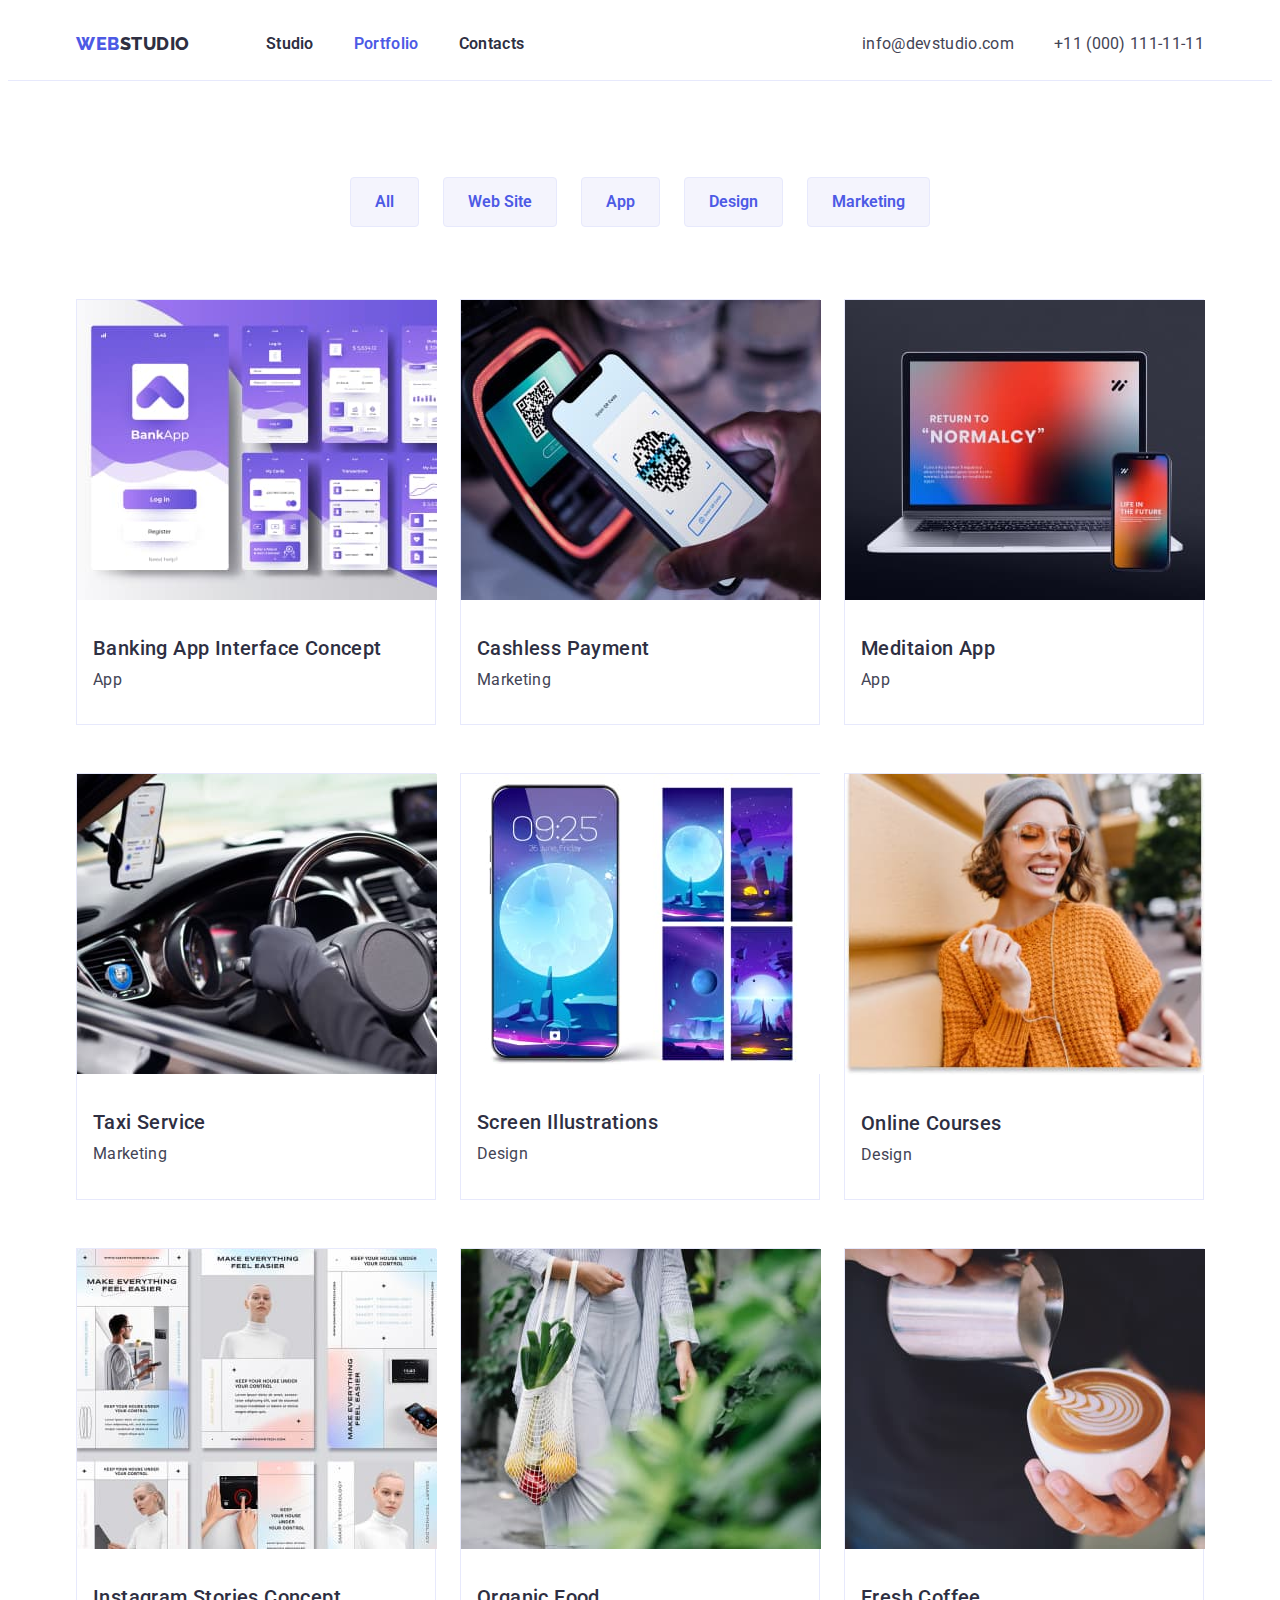
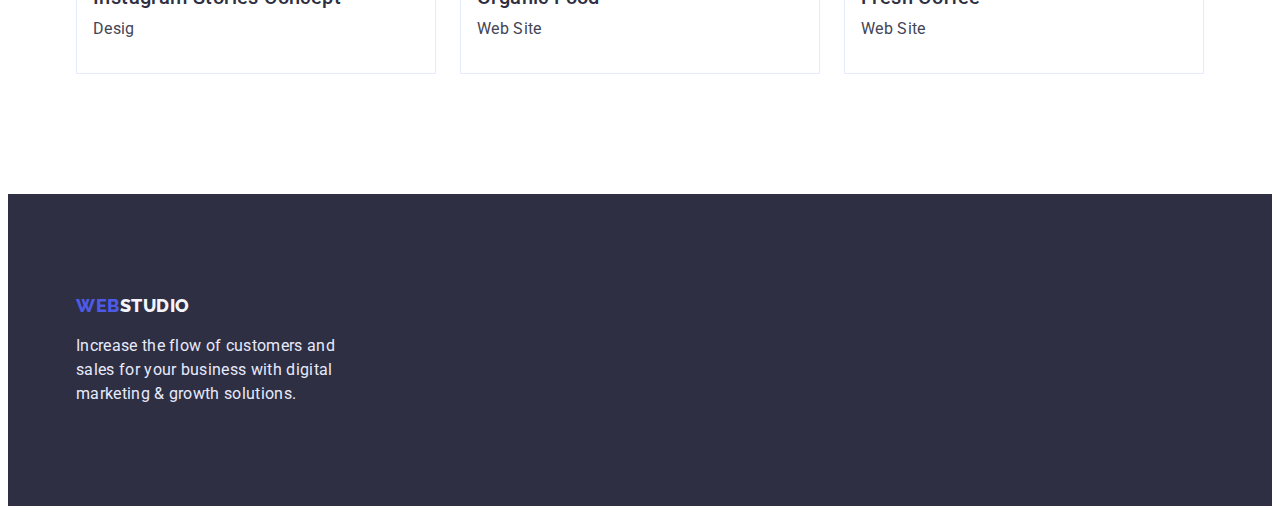
==== portfolio.html @ 17994faf "copy" ====
<!DOCTYPE html>
<html lang="en">

<head>
  <meta charset="UTF-8">
  <meta http-equiv="X-UA-Compatible" content="IE=edge">
  <meta name="viewport" content="width=device-width, initial-scale=1.0">
  <title>WebStudio</title>
  <link rel="stylesheet" href="https://cdnjs.cloudflare.com/ajax/libs/modern-normalize/1.1.0/modern-normalize.min.css"
    integrity="sha512-wpPYUAdjBVSE4KJnH1VR1HeZfpl1ub8YT/NKx4PuQ5NmX2tKuGu6U/JRp5y+Y8XG2tV+wKQpNHVUX03MfMFn9Q=="
    crossorigin="anonymous" referrerpolicy="no-referrer">
  <link rel="preconnect" href="https://fonts.googleapis.com">
  <link rel="preconnect" href="https://fonts.gstatic.com" crossorigin>
  <link href="https://fonts.googleapis.com/css2?family=Raleway:wght@800&family=Roboto:wght@400;500;700;900&display=swap"
    rel="stylesheet">
  <link rel="stylesheet" href="./css/styles.css">
</head>

<body class="site-body">
  <header class="header">
    <div class="container">
      <nav class="navigation">
        <a class="header-link header-logo link" href="./index.html"><span class="first-leters">Web</span>Studio</a>
        <ul class="header-list list">
          <li class="item"><a class="header-link link" href="./index.html">Studio</a></li>
          <li class="item"><a class="header-link link current" href="./portfolio.html">Portfolio</a></li>
          <li class="item"><a class="header-link link" href="">Contacts</a></li>
        </ul>
      </nav>
      <ul class="contact list">
        <li><a class="header-tel link" href="mailto:info@devstudio.com">info@devstudio.com</a></li>
        <li><a class="header-email link" href="tel:+110001111111">+11 (000) 111-11-11</a></li>
      </ul>
    </div>
  </header>

  <main>
    <section class="portfolio">
      <h2 class="portfolio visually-hidden">Portfolio</h2>
      <div class="container">
        <h1 class="filter visually-hidden">Filter</h1>
        <ul class="filter-list list">
          <li><button type="button" class="btn">All</button></li>
          <li><button type="button" class="btn">Web Site</button></li>
          <li><button type="button" class="btn">App</button></li>
          <li><button type="button" class="btn">Design</button></li>
          <li><button type="button" class="btn">Marketing</button></li>
        </ul>

        <ul class="portfolio-list list">
          <li class="portfolio-item">
            <img src="./images/portfolio/banking-app.jpg" class="portfolio-picture" alt="Babking app" width="360">
            <h3 class="portfolio-title">Banking App Interface Concept</h3>
            <p class="portfolio-text">App</p>
          </li>
          <li class="portfolio-item">
            <img src="./images/portfolio/cashless-payment.jpg" class="portfolio-picture" alt="Phone scan" width="360">
            <h3 class="portfolio-title">Cashless Payment</h3>
            <p class="portfolio-text">Marketing</p>
          </li>
          <li class="portfolio-item">
            <img src="./images/portfolio/meditaion-app.jpg" class="portfolio-picture" alt="Laptop" width="360">
            <h3 class="portfolio-title">Meditaion App</h3>
            <p class="portfolio-text">App</p>
          </li>
          <li class="portfolio-item">
            <img src="./images/portfolio/taxi-service.jpg" class="portfolio-picture" alt="Car" width="360">
            <h3 class="portfolio-title">Taxi Service</h3>
            <p class="portfolio-text">Marketing</p>
          </li>
          <li class="portfolio-item">
            <img src="./images/portfolio/screen-illustrations.jpg" class="portfolio-picture" alt="Phone" width="360">
            <h3 class="portfolio-title">Screen Illustrations</h3>
            <p class="portfolio-text">Design</p>
          </li>
          <li class="portfolio-item">
            <img src="./images/portfolio/online-courses.jpg" class="portfolio-picture" alt="Girl" width="360">
            <h3 class="portfolio-title">Online Courses</h3>
            <p class="portfolio-text">Design</p>
          </li>
          <li class="portfolio-item">
            <img src="./images/portfolio/instagram-stories.jpg" class="portfolio-picture" alt="Instagram stories"
              width="360">
            <h3 class="portfolio-title">Instagram Stories Concept</h3>
            <p class="portfolio-text">Desig</p>
          </li>
          <li class="portfolio-item">
            <img src="./images/portfolio/organic-food.jpg" class="portfolio-picture" alt="Food" width="360">
            <h3 class="portfolio-title">Organic Food</h3>
            <p class="portfolio-text">Web Site</p>
          </li>
          <li class="portfolio-item">
            <img src="./images/portfolio/fresh-coffee.jpg" class="portfolio-picture" alt="The cap of coffee"
              width="360">
            <h3 class="portfolio-title">Fresh Coffee</h3>
            <p class="portfolio-text">Web Site</p>
          </li>
        </ul>
      </div>
    </section>
  </main>

  <footer class="footer">
    <div class="container">
      <a href="./index.html" class="footer-logo link"><span class="first-leters">Web</span>Studio</a>
      <p class="footer-text">
        Increase the flow of customers and sales for your business with digital marketing & growth solutions.
      </p>
    </div>
  </footer>

</body>

</html>
---- css/styles.css ----
*,
*::before,
*::after {
  box-sizing: border-box;
}

:root {
  --first-color: #2e2f42;
  --second-color: #ffffff;
  --brand-color: #4d5ae5;
  --text-color: #434455;
  --lith-color: #f4f4fd;
  --acent-color: #e7e9fc;
  --click-color: #404bbf;
}

h1,
h2,
h3,
h4,
h5,
h6,
p {
  margin: 0;
}
ul {
  margin: 0;
  padding-left: 0;
}

.site-body {
  font-family: "Roboto", sans-serif;
  background-color: var(--second-color);
}

.container {
  width: 1158px;
  height: auto;
  padding: 0 15px;
  margin: 0 auto;
}

.visually-hidden {
  position: absolute;
  width: 1px;
  height: 1px;
  margin: -1px;
  border: 0;
  padding: 0;
  white-space: nowrap;
  clip-path: inset(100%);
  clip: rect(0, 0, 0, 0);
  overflow: hidden;
}

.list {
  margin: 0;
  list-style: none;
}

.link {
  text-decoration: none;
  display: inline-block;
}

.header {
  border-bottom: 1px solid var(--acent-color);
}

.header-nav {
  display: flex;
}

.navigation {
  display: flex;
}

.header > .container {
  display: flex;
  height: auto;
}

.header-list {
  display: flex;
  align-items: center;
  gap: 40px;
  width: 146px;
  height: auto;
  margin-left: 0;
}

.header-link {
  font-weight: 600;
  font-size: 16px;
  line-height: 1.5;
  letter-spacing: 0.02em;
  color: var(--first-color);
  display: block;
  padding-top: 24px;
  padding-bottom: 24px;
}

.header-link:hover,
.header-link:focus,
.header-tel:hover,
.header-tel:focus,
.header-email:hover,
.header-email:focus {
  color: var(--brand-color);
}
.current {
  color: var(--brand-color);
}

.header-logo {
  font-family: "Raleway", sans-serif;
  font-weight: 800;
  font-size: 18px;
  line-height: 1.33;
  letter-spacing: 0.03em;
  text-transform: uppercase;
  color: var(--first-color);
  width: auto;
  height: auto;
  margin-right: 76px;
}

.contact {
  display: flex;
  align-items: center;
  margin-left: auto;
  gap: 40px;
}

.first-leters {
  color: var(--brand-color);
}

.header-tel,
.header-email {
  font-weight: 400;
  font-size: 16px;
  line-height: 1.5;
  letter-spacing: 0.02em;
  color: var(--text-color);
  padding-bottom: 24px;
  padding-top: 24px;
}

.hero {
  background: var(--first-color);
  text-align: center;
  padding-top: 188px;
  padding-bottom: 188px;
}

.hero-title {
  margin-bottom: 48px;
  font-weight: 600;
  font-size: 56px;
  line-height: 1.07;
  text-align: center;
  letter-spacing: 0.02em;
  color: var(--second-color);
  height: auto;
}

.hero-btn {
  font-family: inherit;
  font-weight: 600;
  font-size: 16px;
  line-height: 1.19;
  align-items: center;
  letter-spacing: 0.04em;
  color: var(--second-color);
  background: var(--brand-color);
  cursor: pointer;

  padding: 16px 32px;
  min-width: 169px;
  min-height: 56px;
  border-radius: 4px;
  border: 1px solid transparent;
}

.hero-btn:hover,
.hero-btn:focus {
  background-color: var(--click-color);
}

.work {
  padding-bottom: 120px;
}
.team {
  padding: 120px 0;
}

.feature {
  padding: 120px 0;
}

.feature-list {
  display: flex;
  justify-content: space-between;
}

.feature-item {
  width: 264px;
}

.feature-tile {
  font-weight: 500;
  font-size: 20px;
  line-height: 1.2;
  letter-spacing: 0.02em;
  color: var(--first-color);
  margin-bottom: 8px;
}

.feature-text {
  width: 264px;
  font-size: 16px;
  line-height: 1.5;
  letter-spacing: 0.02em;
  color: var(--text-color);
}

.work-list {
  display: flex;
  gap: 24px;
}

.work-title {
  font-weight: 600;
  font-size: 36px;
  line-height: 1.11;
  text-align: center;
  letter-spacing: 0.02em;
  color: var(--first-color);
  margin-bottom: 72px;
}

.team {
  background: var(--lith-color);
}

.team-title {
  font-weight: 600;
  font-size: 36px;
  line-height: 1.11;
  text-align: center;
  letter-spacing: 0.02em;
  color: var(--first-color);
  margin-bottom: 72px;
}

.team-list {
  display: flex;
  justify-content: center;
  align-items: center;
  gap: 24px;
  border-radius: 4px;
}

.team-item {
  background: var(--second-color);
  border-radius: 4px;
}

.team-image {
  margin-bottom: 32px;
}

.team-name {
  font-weight: 500;
  font-size: 20px;
  line-height: 1.2;
  text-align: center;
  letter-spacing: 0.02em;
  color: var(--first-color);
  margin-bottom: 8px;
}

.team-text {
  font-size: 16px;
  line-height: 1.5;
  text-align: center;
  letter-spacing: 0.02em;
  color: var(--text-color);
  padding-bottom: 32px;
}

.portfolio {
  padding-top: 96px;
  padding-bottom: 120px;
}

.filter-list {
  display: flex;
  flex-direction: row;
  justify-content: center;
  gap: 24px;
  margin-bottom: 72px;
}

.btn {
  padding: 12px 24px;
  border-radius: 4px;

  font-family: inherit;
  font-weight: 600;
  font-size: 16px;
  line-height: 1.5;
  color: var(--brand-color);
  background: var(--lith-color);
  border: 1px solid var(--acent-color);
  cursor: pointer;
}

.btn:hover,
.btn:focus {
  color: var(--second-color);
  background: var(--click-color);
}

.portfolio-list {
  display: flex;
  flex-wrap: wrap;
  justify-content: space-between;
}

.portfolio-item {
  width: 360px;
  border: 1px solid var(--acent-color);
  margin-bottom: 48px;
}

.portfolio-item:nth-child(n + 7) {
  margin-bottom: 0;
}

.portfolio-picture {
  margin-bottom: 32px;
}

.portfolio-title {
  font-weight: 500;
  font-size: 20px;
  line-height: 1.2;
  letter-spacing: 0.02em;
  color: var(--first-color);
  margin-bottom: 8px;
  padding-left: 16px;
}

.portfolio-text {
  font-size: 16px;
  line-height: 1.5;
  letter-spacing: 0.02em;
  color: var(--text-color);
  padding-bottom: 32px;
  padding-left: 16px;
}

.footer {
  background: var(--first-color);
  padding-top: 100px;
  padding-bottom: 100px;
}

.footer-logo {
  font-family: "Raleway", sans-serif;
  font-weight: 800;
  font-size: 18px;
  line-height: 1.33;
  letter-spacing: 0.03em;
  text-transform: uppercase;
  color: var(--lith-color);
  width: auto;
  height: auto;
  margin: 0px 0px 16px 0;
}

.footer-text {
  width: 264px;
  font-size: 16px;
  line-height: 1.5;
  letter-spacing: 0.02em;
  color: var(--acent-color);
}
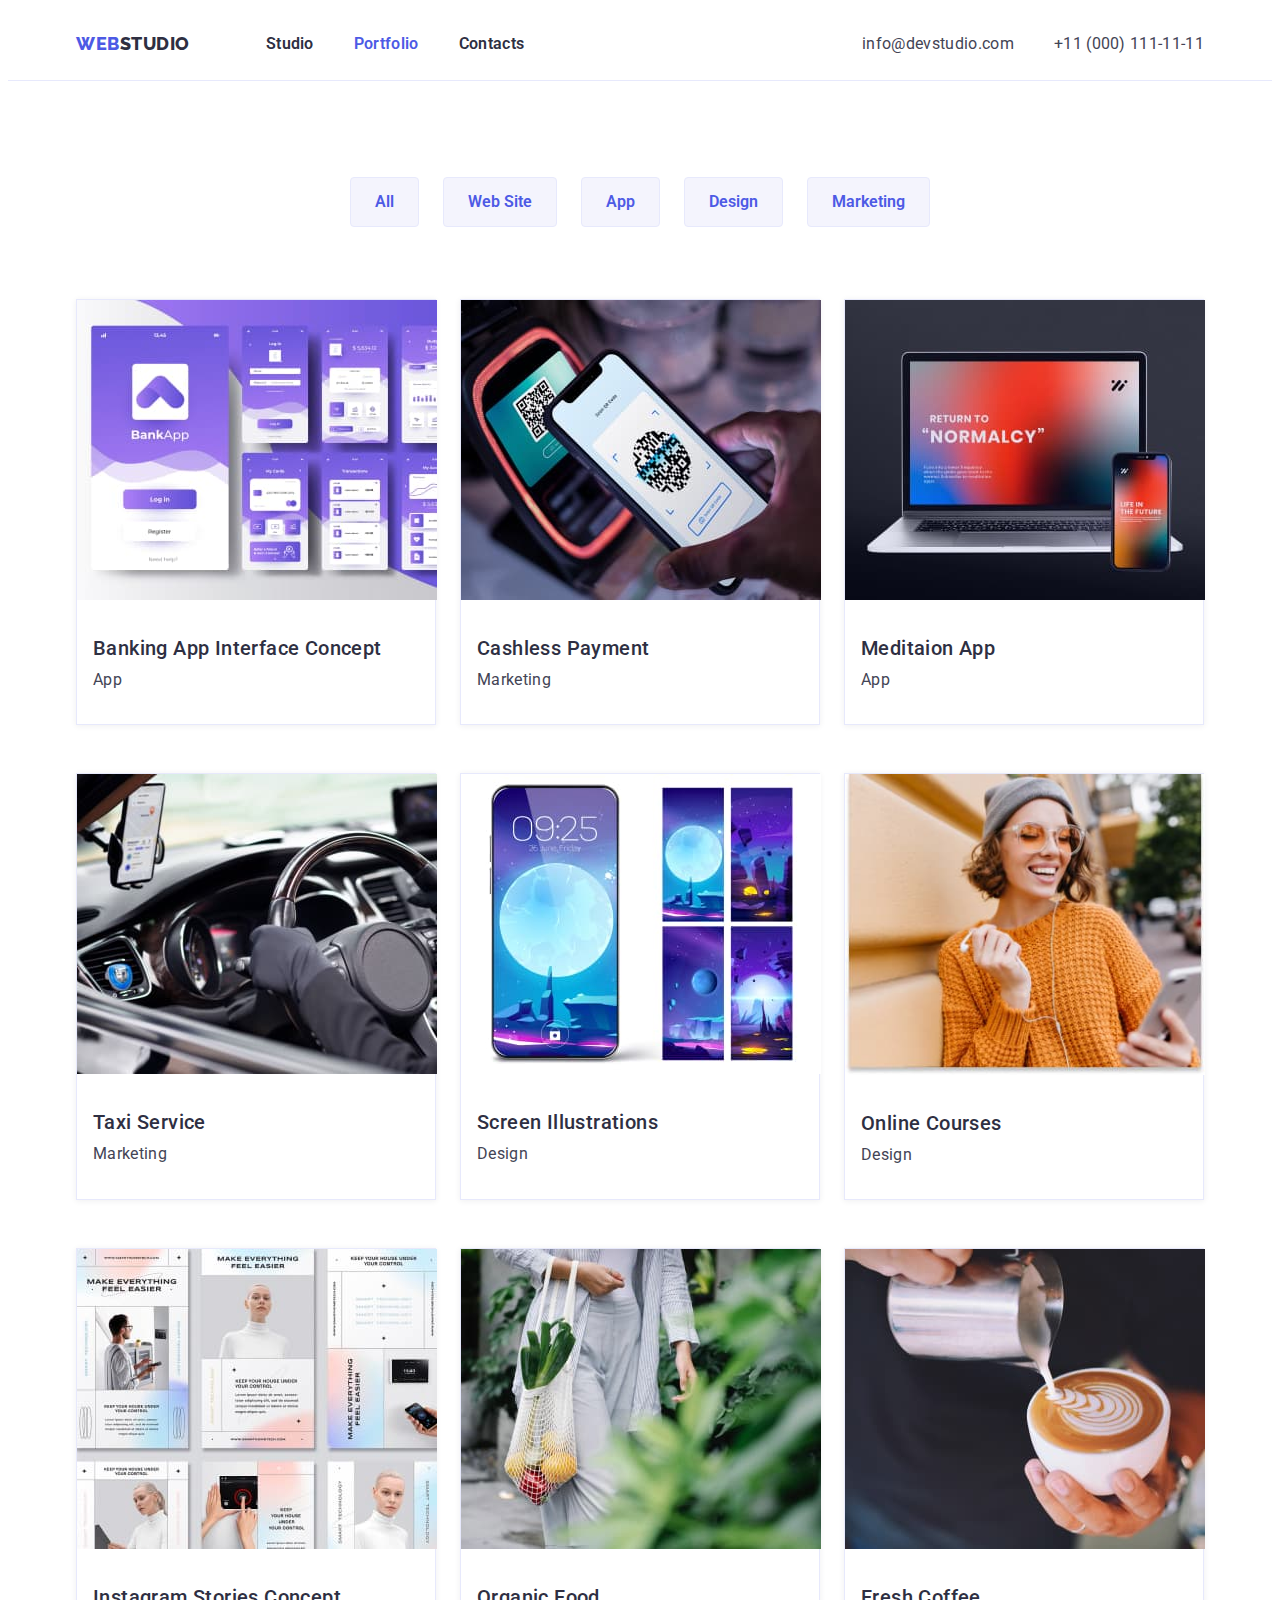
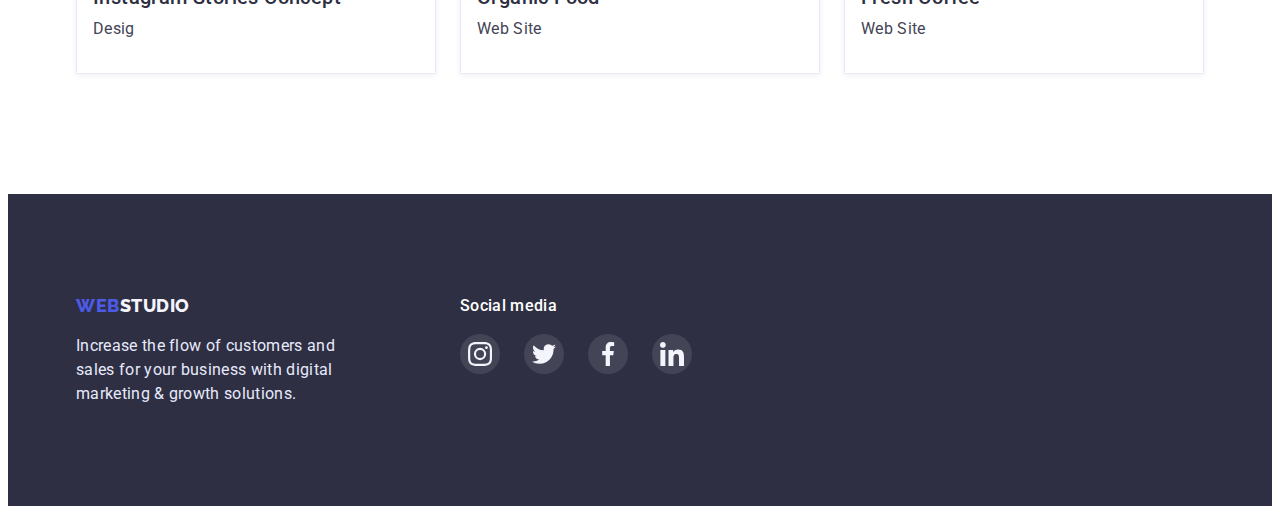
==== commit e3f83b18: "portfolio footer" ====
--- a/portfolio.html
+++ b/portfolio.html
@@ -101,11 +101,38 @@
   </main>
 
   <footer class="footer">
-    <div class="container">
-      <a href="./index.html" class="footer-logo link"><span class="first-leters">Web</span>Studio</a>
-      <p class="footer-text">
-        Increase the flow of customers and sales for your business with digital marketing & growth solutions.
-      </p>
+    <div class="container footer-container">
+      <div>
+        <a href="./index.html" class="footer-logo link"><span class="first-leters">Web</span>Studio</a>
+        <p class="footer-text">
+          Increase the flow of customers and sales for your business with digital marketing & growth solutions.
+        </p>
+      </div>
+      <div class="media">
+        <h3 class="soc-text">Social media</h3>
+        <ul class="media-soc list">
+          <li class="soc-item"><a href="" class="footer-soc-link link">
+              <svg class="footer-soc-icon" width="24" height="24">
+                <use href="./images/icons.svg#icon-instagram"></use>
+              </svg>
+            </a></li>
+          <li class="soc-item"><a href="" class="footer-soc-link link">
+              <svg class="footer-soc-icon" width="24" height="24">
+                <use href="./images/icons.svg#icon-twitter"></use>
+              </svg>
+            </a></li>
+          <li class="soc-item"><a href="" class="footer-soc-link link">
+              <svg class="footer-soc-icon" width="24" height="24">
+                <use href="./images/icons.svg#icon-facebook"></use>
+              </svg>
+            </a></li>
+          <li class="soc-item"><a href="" class="footer-soc-link link">
+              <svg class="footer-soc-icon" width="24" height="24">
+                <use href="./images/icons.svg#icon-linkedin"></use>
+              </svg>
+            </a></li>
+        </ul>
+      </div>
     </div>
   </footer>
 
--- a/css/styles.css
+++ b/css/styles.css
@@ -84,7 +84,7 @@
   display: flex;
   align-items: center;
   gap: 40px;
-  width: 146px;
+  width: auto;
   height: auto;
   margin-left: 0;
 }
@@ -149,14 +149,26 @@
 
 .hero {
   background: var(--first-color);
+  background-image: linear-gradient(
+      rgba(46, 47, 66, 0.7),
+      rgba(46, 47, 66, 0.7)
+    ),
+    url(../images/people-office.jpg);
+  background-repeat: no-repeat;
+  background-position: center;
+  background-size: cover;
+
   text-align: center;
   padding-top: 188px;
   padding-bottom: 188px;
 }
 
 .hero-title {
+  width: 496px;
+  margin-right: auto;
+  margin-left: auto;
   margin-bottom: 48px;
-  font-weight: 600;
+  font-weight: 700;
   font-size: 56px;
   line-height: 1.07;
   text-align: center;
@@ -167,7 +179,7 @@
 
 .hero-btn {
   font-family: inherit;
-  font-weight: 600;
+  font-weight: 700;
   font-size: 16px;
   line-height: 1.19;
   align-items: center;
@@ -199,6 +211,17 @@
   padding: 120px 0;
 }
 
+.future-block {
+  background: var(--lith-color);
+  border-radius: 4px;
+  width: 265px;
+  height: 122px;
+  display: flex;
+  align-items: center;
+  justify-content: center;
+  margin-bottom: 8px;
+}
+
 .feature-list {
   display: flex;
   justify-content: space-between;
@@ -206,6 +229,11 @@
 
 .feature-item {
   width: 264px;
+}
+
+.future-icon {
+  align-items: center;
+  justify-content: center;
 }
 
 .feature-tile {
@@ -231,7 +259,7 @@
 }
 
 .work-title {
-  font-weight: 600;
+  font-weight: 700;
   font-size: 36px;
   line-height: 1.11;
   text-align: center;
@@ -245,7 +273,7 @@
 }
 
 .team-title {
-  font-weight: 600;
+  font-weight: 700;
   font-size: 36px;
   line-height: 1.11;
   text-align: center;
@@ -265,6 +293,8 @@
 .team-item {
   background: var(--second-color);
   border-radius: 4px;
+  box-shadow: 0px 1px 6px rgba(46, 47, 66, 0.08),
+    0px 1px 1px rgba(46, 47, 66, 0.16), 0px 2px 1px rgba(46, 47, 66, 0.08);
 }
 
 .team-image {
@@ -287,7 +317,66 @@
   text-align: center;
   letter-spacing: 0.02em;
   color: var(--text-color);
-  padding-bottom: 32px;
+  margin-bottom: 8px;
+  /* padding-bottom: 32px; */
+}
+
+.team-soc {
+  display: flex;
+  justify-content: center;
+  gap: 24px;
+  margin-bottom: 32px;
+}
+
+.soc-item {
+  width: 40px;
+  height: 40px;
+}
+.soc-link {
+  width: 100%;
+  height: 100%;
+  background-color: var(--brand-color);
+  border-radius: 50%;
+  display: flex;
+  align-items: center;
+  justify-content: center;
+}
+
+.customers {
+}
+
+.customers-title {
+  font-weight: 700;
+  font-size: 36px;
+  line-height: 1.11;
+  text-align: center;
+  letter-spacing: 0.02em;
+  color: var(--first-color);
+  padding-top: 130px;
+  margin-bottom: 72px;
+}
+.customers-list {
+  display: flex;
+  justify-content: space-between;
+  align-items: center;
+  gap: 24px;
+  margin-bottom: 120px;
+}
+
+.customers-item {
+  padding: 16px 32px;
+  border: 1px solid #8e8f99;
+  border-radius: 4px;
+}
+
+.customers-link {
+  width: 100%;
+  height: 100%;
+}
+
+.customers-item:hover,
+.customers-item:focus {
+  border-color: var(--click-color);
 }
 
 .portfolio {
@@ -333,6 +422,7 @@
   width: 360px;
   border: 1px solid var(--acent-color);
   margin-bottom: 48px;
+  box-shadow: 0px 1px 6px rgba(46, 47, 66, 0.08);
 }
 
 .portfolio-item:nth-child(n + 7) {
@@ -366,6 +456,10 @@
   background: var(--first-color);
   padding-top: 100px;
   padding-bottom: 100px;
+}
+
+.footer-container {
+  display: flex;
 }
 
 .footer-logo {
@@ -387,4 +481,29 @@
   line-height: 1.5;
   letter-spacing: 0.02em;
   color: var(--acent-color);
-}
+  margin-right: 120px;
+}
+
+.media-soc {
+  display: flex;
+  gap: 24px;
+}
+
+.soc-text {
+  font-weight: 500;
+  font-size: 16px;
+  line-height: 1.5;
+  letter-spacing: 0.02em;
+  color: var(--second-color);
+  margin-bottom: 16px;
+}
+
+.footer-soc-link {
+  width: 100%;
+  height: 100%;
+  border-radius: 50%;
+  display: flex;
+  align-items: center;
+  justify-content: center;
+  background-color: rgba(255, 255, 255, 0.1);
+}
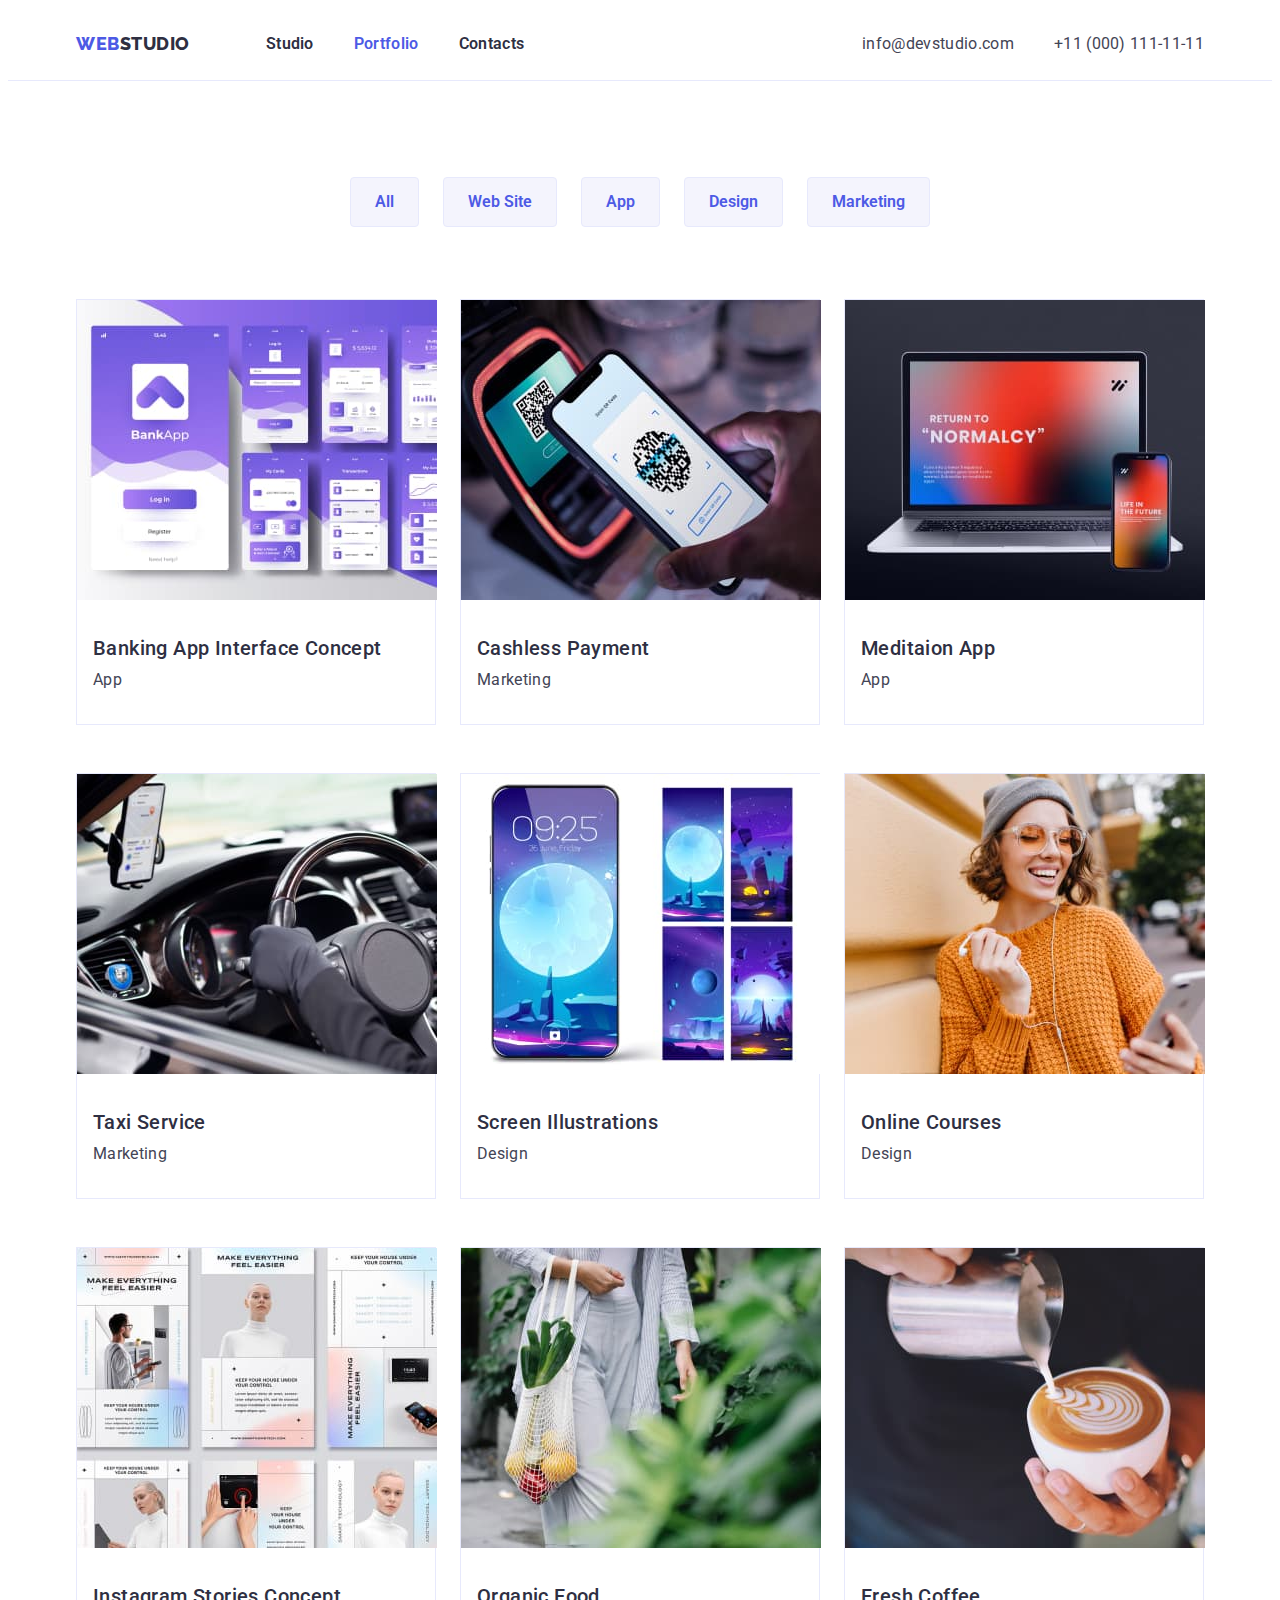
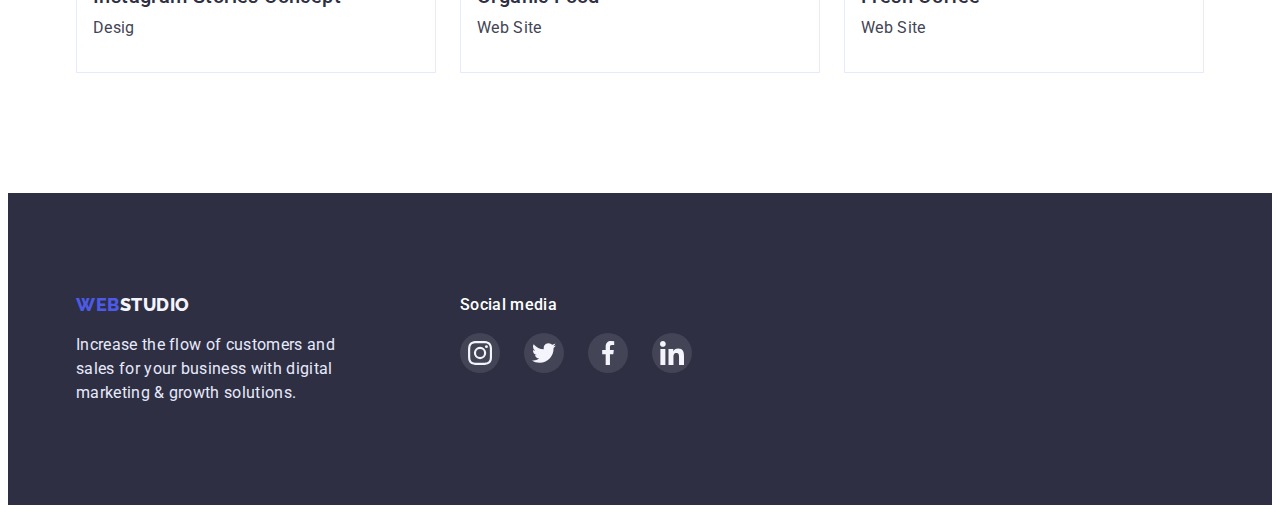
==== commit 229cf2d9: "add" ====
--- a/portfolio.html
+++ b/portfolio.html
@@ -49,51 +49,69 @@
 
         <ul class="portfolio-list list">
           <li class="portfolio-item">
-            <img src="./images/portfolio/banking-app.jpg" class="portfolio-picture" alt="Babking app" width="360">
-            <h3 class="portfolio-title">Banking App Interface Concept</h3>
-            <p class="portfolio-text">App</p>
+            <a href="" class="portfolio-link link">
+              <img src="./images/portfolio/banking-app.jpg" class="portfolio-picture" alt="Babking app" width="360">
+              <h3 class="portfolio-title">Banking App Interface Concept</h3>
+              <p class="portfolio-text">App</p>
+            </a>
           </li>
           <li class="portfolio-item">
-            <img src="./images/portfolio/cashless-payment.jpg" class="portfolio-picture" alt="Phone scan" width="360">
-            <h3 class="portfolio-title">Cashless Payment</h3>
-            <p class="portfolio-text">Marketing</p>
+            <a href="" class="portfolio-link link">
+              <img src="./images/portfolio/cashless-payment.jpg" class="portfolio-picture" alt="Phone scan" width="360">
+              <h3 class="portfolio-title">Cashless Payment</h3>
+              <p class="portfolio-text">Marketing</p>
+            </a>
           </li>
           <li class="portfolio-item">
-            <img src="./images/portfolio/meditaion-app.jpg" class="portfolio-picture" alt="Laptop" width="360">
-            <h3 class="portfolio-title">Meditaion App</h3>
-            <p class="portfolio-text">App</p>
+            <a href="" class="portfolio-link link">
+              <img src="./images/portfolio/meditaion-app.jpg" class="portfolio-picture" alt="Laptop" width="360">
+              <h3 class="portfolio-title">Meditaion App</h3>
+              <p class="portfolio-text">App</p>
+            </a>
           </li>
           <li class="portfolio-item">
-            <img src="./images/portfolio/taxi-service.jpg" class="portfolio-picture" alt="Car" width="360">
-            <h3 class="portfolio-title">Taxi Service</h3>
-            <p class="portfolio-text">Marketing</p>
+            <a href="" class="portfolio-link link">
+              <img src="./images/portfolio/taxi-service.jpg" class="portfolio-picture" alt="Car" width="360">
+              <h3 class="portfolio-title">Taxi Service</h3>
+              <p class="portfolio-text">Marketing</p>
+            </a>
           </li>
           <li class="portfolio-item">
-            <img src="./images/portfolio/screen-illustrations.jpg" class="portfolio-picture" alt="Phone" width="360">
-            <h3 class="portfolio-title">Screen Illustrations</h3>
-            <p class="portfolio-text">Design</p>
+            <a href="" class="portfolio-link link">
+              <img src="./images/portfolio/screen-illustrations.jpg" class="portfolio-picture" alt="Phone" width="360">
+              <h3 class="portfolio-title">Screen Illustrations</h3>
+              <p class="portfolio-text">Design</p>
+            </a>
           </li>
           <li class="portfolio-item">
-            <img src="./images/portfolio/online-courses.jpg" class="portfolio-picture" alt="Girl" width="360">
-            <h3 class="portfolio-title">Online Courses</h3>
-            <p class="portfolio-text">Design</p>
+            <a href="" class="portfolio-link link">
+              <img src="./images/portfolio/online-courses.jpg" class="portfolio-picture" alt="Girl" width="360">
+              <h3 class="portfolio-title">Online Courses</h3>
+              <p class="portfolio-text">Design</p>
+            </a>
           </li>
           <li class="portfolio-item">
-            <img src="./images/portfolio/instagram-stories.jpg" class="portfolio-picture" alt="Instagram stories"
-              width="360">
-            <h3 class="portfolio-title">Instagram Stories Concept</h3>
-            <p class="portfolio-text">Desig</p>
+            <a href="" class="portfolio-link link">
+              <img src="./images/portfolio/instagram-stories.jpg" class="portfolio-picture" alt="Instagram stories"
+                width="360">
+              <h3 class="portfolio-title">Instagram Stories Concept</h3>
+              <p class="portfolio-text">Desig</p>
+            </a>
           </li>
           <li class="portfolio-item">
-            <img src="./images/portfolio/organic-food.jpg" class="portfolio-picture" alt="Food" width="360">
-            <h3 class="portfolio-title">Organic Food</h3>
-            <p class="portfolio-text">Web Site</p>
+            <a href="" class="portfolio-link link">
+              <img src="./images/portfolio/organic-food.jpg" class="portfolio-picture" alt="Food" width="360">
+              <h3 class="portfolio-title">Organic Food</h3>
+              <p class="portfolio-text">Web Site</p>
+            </a>
           </li>
           <li class="portfolio-item">
-            <img src="./images/portfolio/fresh-coffee.jpg" class="portfolio-picture" alt="The cap of coffee"
-              width="360">
-            <h3 class="portfolio-title">Fresh Coffee</h3>
-            <p class="portfolio-text">Web Site</p>
+            <a href="" class="portfolio-link link">
+              <img src="./images/portfolio/fresh-coffee.jpg" class="portfolio-picture" alt="The cap of coffee"
+                width="360">
+              <h3 class="portfolio-title">Fresh Coffee</h3>
+              <p class="portfolio-text">Web Site</p>
+            </a>
           </li>
         </ul>
       </div>
--- a/css/styles.css
+++ b/css/styles.css
@@ -157,7 +157,6 @@
   background-repeat: no-repeat;
   background-position: center;
   background-size: cover;
-
   text-align: center;
   padding-top: 188px;
   padding-bottom: 188px;
@@ -198,6 +197,7 @@
 .hero-btn:hover,
 .hero-btn:focus {
   background-color: var(--click-color);
+  box-shadow: 0px 4px 4px rgba(0, 0, 0, 0.15);
 }
 
 .work {
@@ -318,7 +318,6 @@
   letter-spacing: 0.02em;
   color: var(--text-color);
   margin-bottom: 8px;
-  /* padding-bottom: 32px; */
 }
 
 .team-soc {
@@ -342,6 +341,11 @@
   justify-content: center;
 }
 
+.soc-link:hover,
+.soc-link:focus {
+  background-color: #31d0aa;
+}
+
 .customers {
 }
 
@@ -379,6 +383,11 @@
   border-color: var(--click-color);
 }
 
+.customers-item:hover .customers-link,
+.customers-item:focus .customers-link {
+  fill: var(--click-color);
+}
+
 .portfolio {
   padding-top: 96px;
   padding-bottom: 120px;
@@ -410,6 +419,9 @@
 .btn:focus {
   color: var(--second-color);
   background: var(--click-color);
+  border-color: var(--click-color);
+  box-shadow: 0px 1px 6px rgba(46, 47, 66, 0.08),
+    0px 1px 1px rgba(46, 47, 66, 0.16), 0px 2px 1px rgba(46, 47, 66, 0.08);
 }
 
 .portfolio-list {
@@ -422,6 +434,10 @@
   width: 360px;
   border: 1px solid var(--acent-color);
   margin-bottom: 48px;
+}
+
+.portfolio-link:hover,
+.portfolio-link:focus {
   box-shadow: 0px 1px 6px rgba(46, 47, 66, 0.08);
 }
 
@@ -507,3 +523,8 @@
   justify-content: center;
   background-color: rgba(255, 255, 255, 0.1);
 }
+
+.footer-soc-link:hover,
+.footer-soc-link:focus {
+  background-color: #31d0aa;
+}
